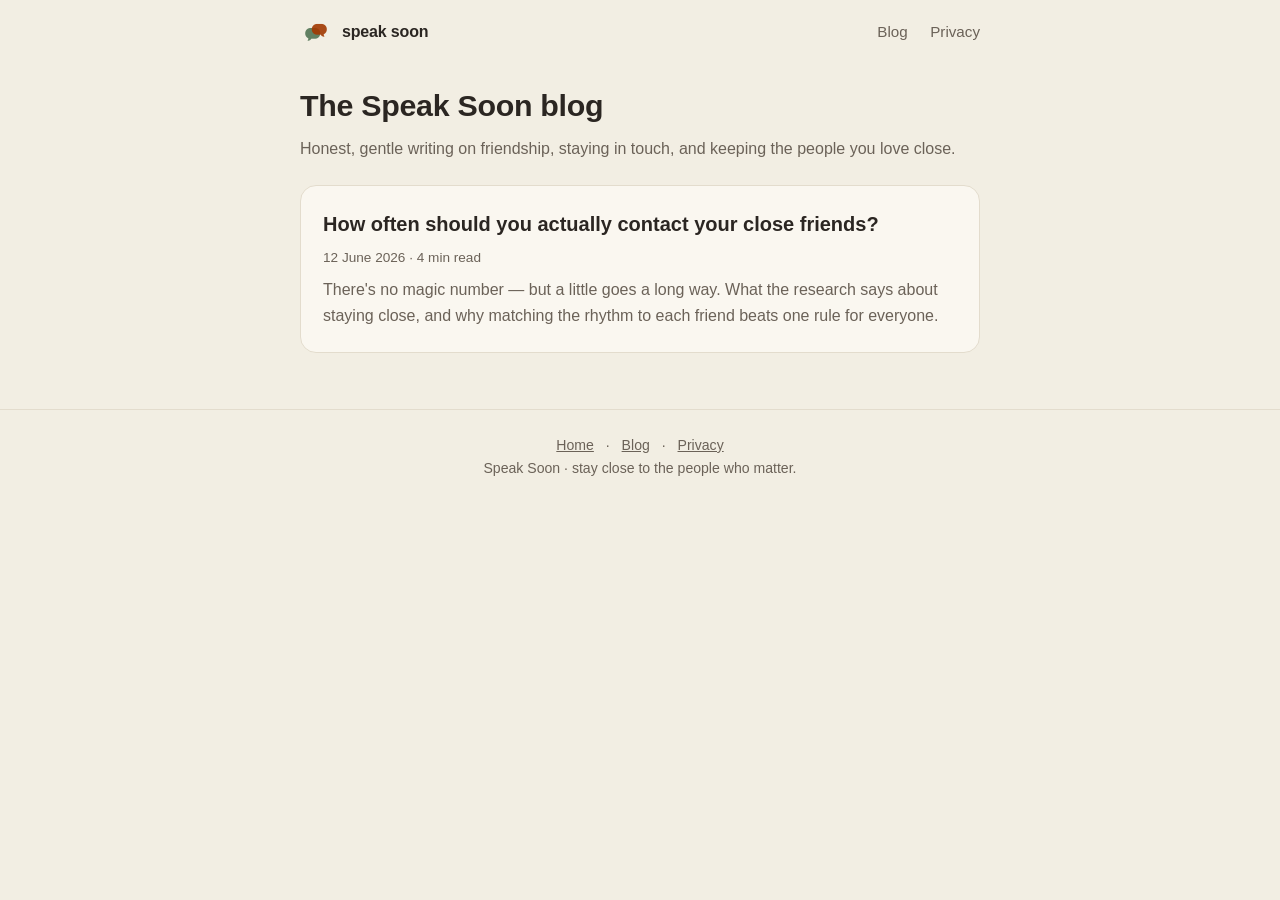
==== blog/index.html @ 68940847 "Add marketing site: homepage + blog (post #1); move privacy to /privacy/ - Homepage landing (hero, h" ====
<!DOCTYPE html>
<html lang="en-GB">
<head>
<meta charset="utf-8">
<meta name="viewport" content="width=device-width, initial-scale=1">
<title>The Speak Soon blog — staying close, gently</title>
<meta name="description" content="Honest, gentle writing on friendship, staying in touch, and keeping the people you love close — from the makers of Speak Soon.">
<link rel="canonical" href="https://chigoag.github.io/speaksoon/blog/">
<link rel="icon" href="../logo.png">
<meta property="og:type" content="website">
<meta property="og:title" content="The Speak Soon blog">
<meta property="og:description" content="Honest, gentle writing on friendship, staying in touch, and keeping the people you love close.">
<meta property="og:url" content="https://chigoag.github.io/speaksoon/blog/">
<meta property="og:image" content="https://chigoag.github.io/speaksoon/logo.png">
<link rel="stylesheet" href="../style.css">
</head>
<body>

<nav class="nav">
  <a class="brand" href="../"><img src="../logo.png" alt="Speak Soon logo"><span>speak soon</span></a>
  <div class="links">
    <a href="../blog/">Blog</a>
    <a href="../privacy/">Privacy</a>
  </div>
</nav>

<main class="wrap">
  <header style="padding: 16px 0 4px;">
    <h1 style="font-size:1.9rem; margin:0 0 6px; letter-spacing:-0.01em;">The Speak Soon blog</h1>
    <p class="muted" style="margin:0;">Honest, gentle writing on friendship, staying in touch, and keeping
      the people you love close.</p>
  </header>

  <a class="post-card" href="how-often-should-you-contact-close-friends/">
    <h2>How often should you actually contact your close friends?</h2>
    <p class="meta">12 June 2026 · 4 min read</p>
    <p>There's no magic number — but a little goes a long way. What the research says about staying close,
      and why matching the rhythm to each friend beats one rule for everyone.</p>
  </a>
</main>

<footer>
  <div class="inner">
    <a href="../">Home</a> · <a href="../blog/">Blog</a> · <a href="../privacy/">Privacy</a><br>
    Speak Soon · stay close to the people who matter.
  </div>
</footer>

</body>
</html>
---- style.css ----
:root {
  --bg: #f2eee3;
  --surface: #faf7f0;
  --ink: #2b2622;
  --muted: #6b6258;
  --sage: #618062;
  --sage-ink: #3a5740;
  --terracotta: #a13800;
  --line: #e3dccd;
}
* { box-sizing: border-box; }
html { -webkit-text-size-adjust: 100%; scroll-behavior: smooth; }
body {
  margin: 0;
  background: var(--bg);
  color: var(--ink);
  font-family: -apple-system, BlinkMacSystemFont, "Segoe UI", Roboto, Helvetica, Arial, sans-serif;
  line-height: 1.65;
}
a { color: var(--sage-ink); }
img { max-width: 100%; }
.wrap { max-width: 720px; margin: 0 auto; padding: 0 20px; }

/* Site nav */
.nav {
  display: flex; align-items: center; justify-content: space-between;
  max-width: 720px; margin: 0 auto; padding: 16px 20px;
}
.nav .brand { display: flex; align-items: center; gap: 10px; text-decoration: none; color: var(--ink); }
.nav .brand img { width: 32px; height: 32px; border-radius: 8px; }
.nav .brand span { font-weight: 600; letter-spacing: -0.01em; }
.nav .links a { margin-left: 18px; text-decoration: none; color: var(--muted); font-size: 0.95rem; }
.nav .links a:hover { color: var(--sage-ink); }

/* Hero */
.hero { text-align: center; padding: 36px 0 12px; }
.hero img.logo { width: 96px; height: 96px; margin: 0 auto 18px; display: block; }
.hero h1 { font-size: 2.2rem; margin: 0 0 10px; letter-spacing: -0.02em; line-height: 1.2; }
.hero p.lead { font-size: 1.15rem; color: var(--muted); margin: 0 auto 18px; max-width: 540px; }
.badge {
  display: inline-block; background: var(--surface); border: 1px solid var(--line);
  color: var(--sage-ink); font-size: 0.85rem; padding: 6px 14px; border-radius: 999px;
}

/* Feature/value cards */
.cards { display: grid; grid-template-columns: repeat(auto-fit, minmax(200px, 1fr)); gap: 16px; margin: 32px 0; }
.card { background: var(--surface); border: 1px solid var(--line); border-radius: 16px; padding: 20px; }
.card h3 { margin: 0 0 6px; font-size: 1.05rem; }
.card p { margin: 0; color: var(--muted); font-size: 0.96rem; }

/* TL;DR box (privacy) */
.tldr { background: var(--surface); border: 1px solid var(--line); border-left: 4px solid var(--sage);
  border-radius: 14px; padding: 18px 20px; margin: 28px 0; }
.tldr h2 { margin: 0 0 8px; font-size: 1.05rem; color: var(--sage-ink); }
.tldr ul { margin: 8px 0 0; padding-left: 20px; }
.tldr li { margin: 6px 0; }

/* Section + general */
h2.section { font-size: 1.4rem; margin: 40px 0 10px; letter-spacing: -0.01em; }
.muted { color: var(--muted); }
hr { border: none; border-top: 1px solid var(--line); margin: 40px 0; }
code { background: #ece6d8; padding: 1px 5px; border-radius: 5px; font-size: 0.88em; }

/* Blog list */
.post-card { display: block; text-decoration: none; color: inherit; background: var(--surface);
  border: 1px solid var(--line); border-radius: 16px; padding: 22px; margin: 18px 0; transition: border-color .15s; }
.post-card:hover { border-color: var(--sage); }
.post-card h2 { margin: 0 0 6px; font-size: 1.25rem; color: var(--ink); }
.post-card .meta { color: var(--muted); font-size: 0.85rem; margin: 0 0 8px; }
.post-card p { margin: 0; color: var(--muted); }

/* Article */
article { padding: 8px 0 16px; }
article h1 { font-size: 2rem; line-height: 1.22; letter-spacing: -0.02em; margin: 8px 0 6px; }
article .meta { color: var(--muted); font-size: 0.9rem; margin-bottom: 24px; }
article h2 { font-size: 1.35rem; margin: 32px 0 8px; letter-spacing: -0.01em; }
article p, article ul { margin: 12px 0; }
article .lead { font-size: 1.1rem; }
.cta {
  background: var(--surface); border: 1px solid var(--line); border-left: 4px solid var(--sage);
  border-radius: 14px; padding: 18px 20px; margin: 32px 0; color: var(--muted);
}
.cta strong { color: var(--ink); }

/* Footer */
footer { border-top: 1px solid var(--line); margin-top: 56px; }
footer .inner { max-width: 720px; margin: 0 auto; padding: 24px 20px 48px; text-align: center;
  color: var(--muted); font-size: 0.88rem; }
footer a { color: var(--muted); margin: 0 8px; }
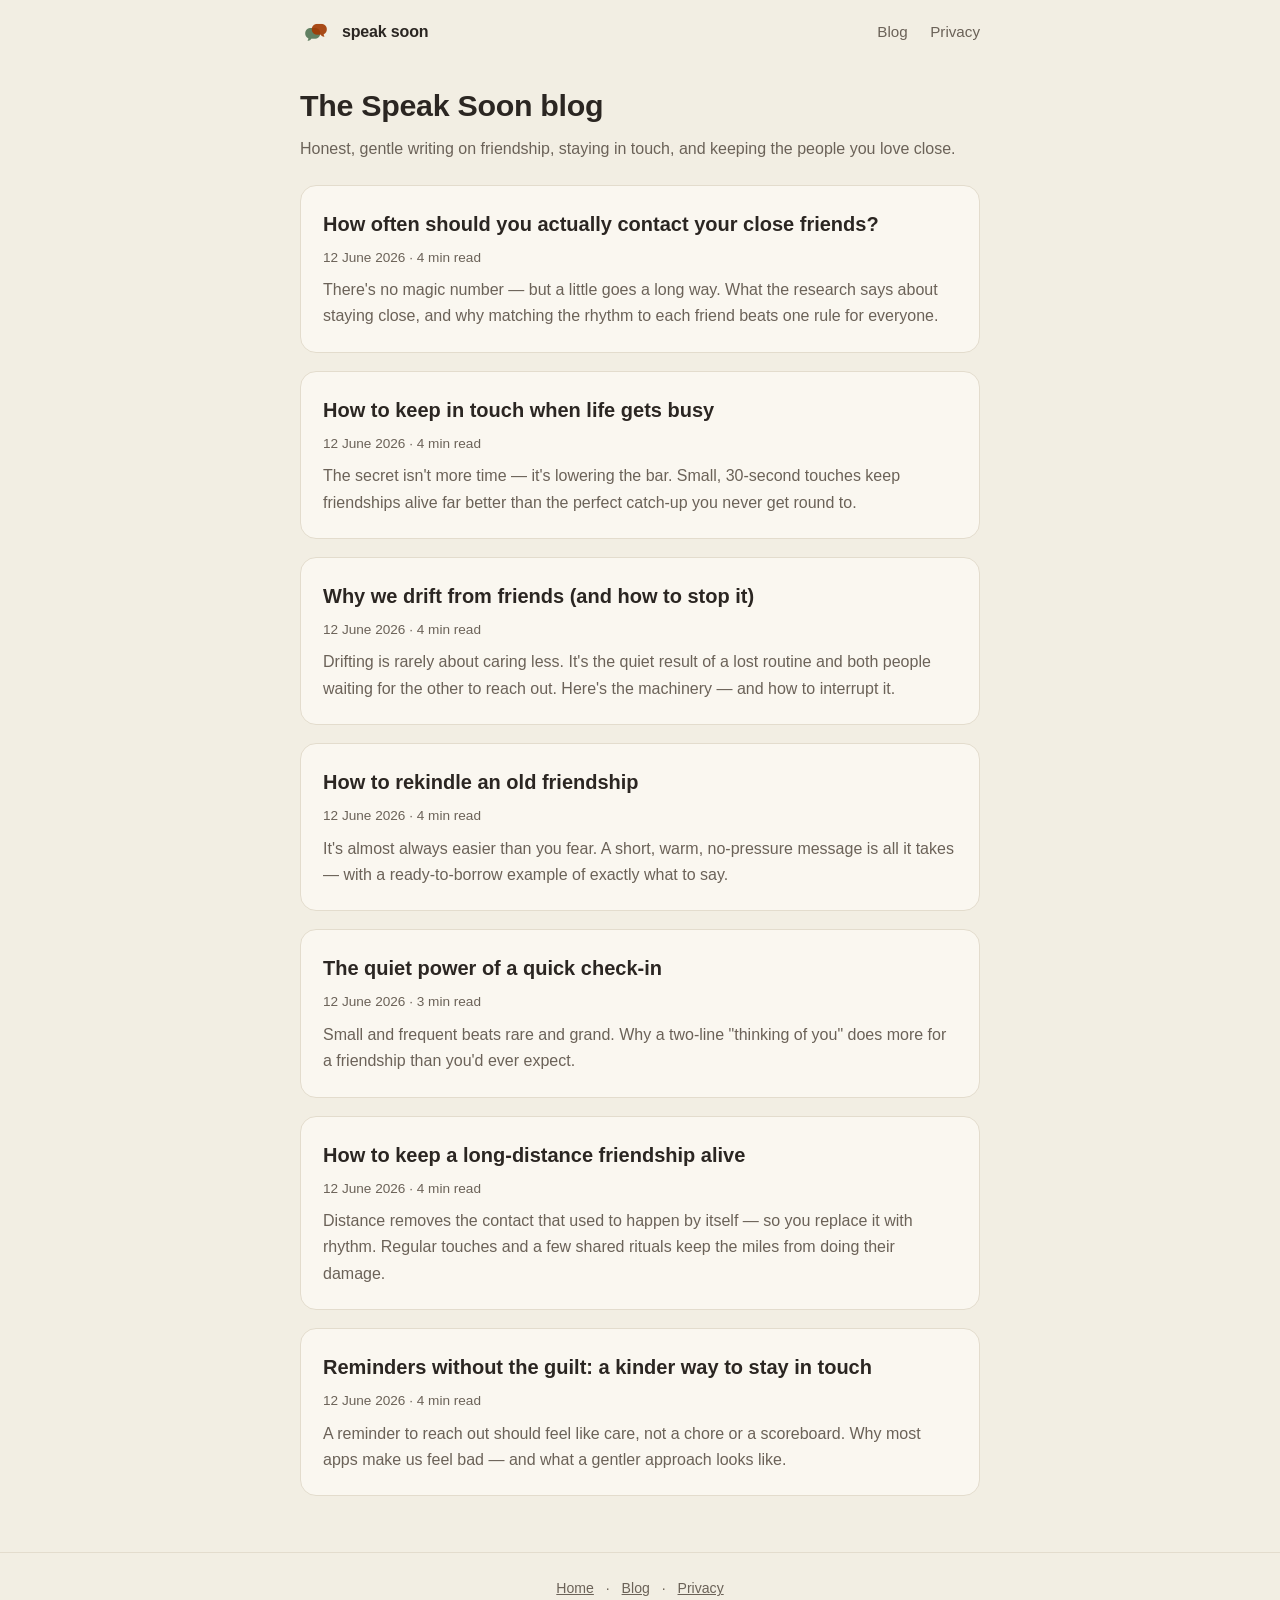
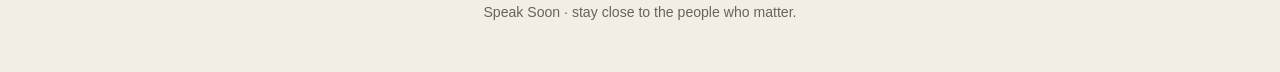
==== commit b817bc93: "Add 6 more blog posts (busy life, drifting, rekindling, check-ins, long-distance, guilt-free reminde" ====
--- a/blog/index.html
+++ b/blog/index.html
@@ -37,6 +37,48 @@
     <p>There's no magic number — but a little goes a long way. What the research says about staying close,
       and why matching the rhythm to each friend beats one rule for everyone.</p>
   </a>
+
+  <a class="post-card" href="keeping-in-touch-when-life-gets-busy/">
+    <h2>How to keep in touch when life gets busy</h2>
+    <p class="meta">12 June 2026 · 4 min read</p>
+    <p>The secret isn't more time — it's lowering the bar. Small, 30-second touches keep friendships alive
+      far better than the perfect catch-up you never get round to.</p>
+  </a>
+
+  <a class="post-card" href="why-we-drift-from-friends/">
+    <h2>Why we drift from friends (and how to stop it)</h2>
+    <p class="meta">12 June 2026 · 4 min read</p>
+    <p>Drifting is rarely about caring less. It's the quiet result of a lost routine and both people waiting
+      for the other to reach out. Here's the machinery — and how to interrupt it.</p>
+  </a>
+
+  <a class="post-card" href="how-to-rekindle-an-old-friendship/">
+    <h2>How to rekindle an old friendship</h2>
+    <p class="meta">12 June 2026 · 4 min read</p>
+    <p>It's almost always easier than you fear. A short, warm, no-pressure message is all it takes — with a
+      ready-to-borrow example of exactly what to say.</p>
+  </a>
+
+  <a class="post-card" href="the-value-of-a-quick-check-in/">
+    <h2>The quiet power of a quick check-in</h2>
+    <p class="meta">12 June 2026 · 3 min read</p>
+    <p>Small and frequent beats rare and grand. Why a two-line "thinking of you" does more for a friendship
+      than you'd ever expect.</p>
+  </a>
+
+  <a class="post-card" href="how-to-keep-long-distance-friendships-alive/">
+    <h2>How to keep a long-distance friendship alive</h2>
+    <p class="meta">12 June 2026 · 4 min read</p>
+    <p>Distance removes the contact that used to happen by itself — so you replace it with rhythm. Regular
+      touches and a few shared rituals keep the miles from doing their damage.</p>
+  </a>
+
+  <a class="post-card" href="reminders-without-the-guilt/">
+    <h2>Reminders without the guilt: a kinder way to stay in touch</h2>
+    <p class="meta">12 June 2026 · 4 min read</p>
+    <p>A reminder to reach out should feel like care, not a chore or a scoreboard. Why most apps make us feel
+      bad — and what a gentler approach looks like.</p>
+  </a>
 </main>
 
 <footer>
